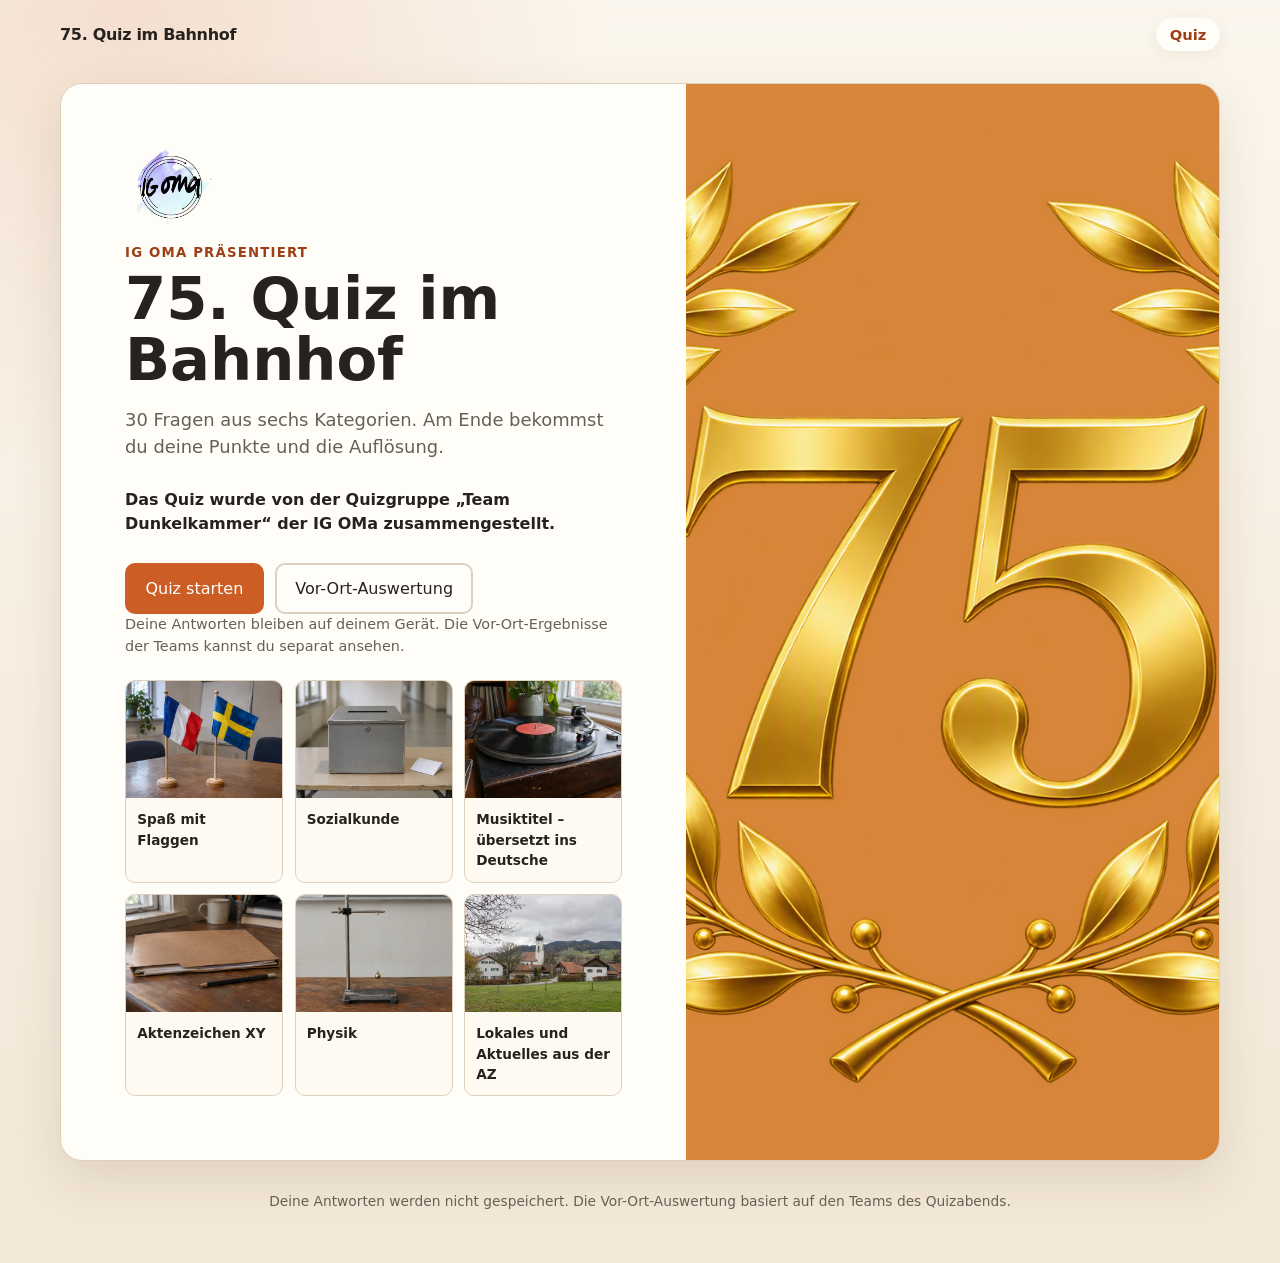
==== index.html @ df6dd6ff "75. Quiz im Bahnhof hinzufügen" ====
<!doctype html>
<html lang="de">
<head>
  <meta charset="utf-8">
  <meta name="viewport" content="width=device-width, initial-scale=1">
  <meta name="description" content="Quiz im Bahnhof vom 18. November 2026 mit 30 Fragen, Punkteanzeige und Vor-Ort-Auswertung.">
  <meta name="theme-color" content="#cc5d25">
  <title>75. Quiz im Bahnhof</title>
  <link rel="stylesheet" href="./assets/site.css">
  <script src="./assets/quiz.js" defer></script>
</head>
<body>
  <a class="skip-link" href="#quiz">Direkt zum Quiz</a>
  <header class="site-header">
    <a class="site-title" href="./">75. Quiz im Bahnhof</a>
    <nav aria-label="Seitennavigation">
      <a aria-current="page" href="./">Quiz</a>
    </nav>
  </header>

  <main id="quiz" class="site-main">
    <div class="quiz-app">
      <div class="loading" role="status"><span class="spinner" aria-hidden="true"></span> Inhalt wird geladen ...</div>
    </div>
    <noscript><p class="noscript">Für dieses Quiz muss JavaScript aktiviert sein.</p></noscript>
  </main>

  <footer class="site-footer">
    <p>Deine Antworten werden nicht gespeichert. Die Vor-Ort-Auswertung basiert auf den Teams des Quizabends.</p>
  </footer>
</body>
</html>
---- assets/site.css ----
:root {
  color-scheme: light;
  --ink: #27221d;
  --muted: #685f56;
  --paper: #fffdf8;
  --cream: #f7efe1;
  --line: #dfd0bd;
  --orange: #cc5d25;
  --orange-dark: #9d3f17;
  --green: #2d7c51;
  --green-soft: #e4f2e8;
  --red: #b34137;
  --red-soft: #f7e6e4;
  --blue: #2f5d78;
  --shadow: 0 18px 48px rgba(86, 58, 30, 0.13);
  background: #f4eadb;
}

html {
  min-width: 320px;
  scroll-behavior: smooth;
}

body {
  min-height: 100vh;
  margin: 0;
  background:
    radial-gradient(circle at 10% 0%, rgba(204, 93, 37, 0.15), transparent 30rem),
    linear-gradient(180deg, #fbf6ed 0%, #f3e7d6 100%);
  color: var(--ink);
  font-family: system-ui, -apple-system, BlinkMacSystemFont, "Segoe UI", sans-serif;
}

*, *::before, *::after {
  box-sizing: border-box;
}

.skip-link {
  position: fixed;
  top: 0.5rem;
  left: 0.5rem;
  z-index: 20;
  padding: 0.7rem 1rem;
  border-radius: 8px;
  background: var(--ink);
  color: #fff;
  transform: translateY(-160%);
}

.skip-link:focus {
  transform: translateY(0);
}

.site-header {
  display: flex;
  width: min(1160px, calc(100% - 2rem));
  align-items: center;
  justify-content: space-between;
  gap: 1rem;
  margin: 0 auto;
  padding: 1.15rem 0 0;
}

.site-title {
  color: var(--ink);
  font-weight: 850;
  letter-spacing: -0.02em;
  text-decoration: none;
}

.site-header nav a {
  display: inline-flex;
  border-radius: 999px;
  color: #5d5247;
  padding: 0.5rem 0.85rem;
  font-size: 0.92rem;
  font-weight: 750;
  text-decoration: none;
}

.site-header nav a[aria-current="page"],
.site-header nav a:hover {
  background: var(--paper);
  color: var(--orange-dark);
  box-shadow: 0 4px 15px rgba(84, 58, 27, 0.08);
}

.site-main {
  width: calc(100% - 2rem);
  margin: 0 auto;
}

.site-footer {
  width: min(1160px, calc(100% - 2rem));
  margin: 0 auto;
  padding: 0 0 2.5rem;
  color: var(--muted);
  font-size: 0.86rem;
  text-align: center;
}

.quiz-app {
  width: min(1160px, 100%);
  margin: 2rem auto;
  color: var(--ink);
  font-size: 16px;
  line-height: 1.5;
}

.quiz-app h1,
.quiz-app h2,
.quiz-app h3,
.quiz-app p {
  margin-top: 0;
}

.quiz-app h1,
.quiz-app h2,
.quiz-app h3 {
  color: var(--ink);
  font-family: inherit;
  font-weight: 850;
  letter-spacing: 0;
}

.quiz-app h1 {
  margin-bottom: 1rem;
  font-size: clamp(2rem, 5vw, 3.7rem);
  line-height: 1.03;
}

.quiz-app h2 {
  margin-bottom: 1rem;
  font-size: clamp(1.45rem, 3vw, 2.1rem);
  line-height: 1.18;
}

.quiz-app h3 {
  margin-bottom: 0.35rem;
  font-size: 1.08rem;
}

.quiz-app a {
  color: var(--orange-dark);
}

.quiz-app button,
.quiz-app select,
.quiz-app input,
.quiz-app textarea {
  font: inherit;
}

.quiz-app button:focus-visible,
.quiz-app a:focus-visible,
.quiz-app select:focus-visible,
.quiz-app input:focus-visible,
.quiz-app textarea:focus-visible,
.quiz-app summary:focus-visible {
  outline: 3px solid rgba(47, 93, 120, 0.55);
  outline-offset: 3px;
}

.button {
  display: inline-flex;
  min-height: 46px;
  align-items: center;
  justify-content: center;
  border: 2px solid transparent;
  border-radius: 10px;
  padding: 0.72rem 1.15rem;
  text-decoration: none;
  font-weight: 760;
  line-height: 1.2;
  cursor: pointer;
  transition: transform 140ms ease, background-color 140ms ease, border-color 140ms ease;
}

.button:hover {
  transform: translateY(-1px);
}

.button:disabled {
  opacity: 0.45;
  cursor: not-allowed;
  transform: none;
}

.button-primary {
  border-color: var(--orange);
  background: var(--orange);
  color: #fff;
}

.button-primary:hover {
  border-color: var(--orange-dark);
  background: var(--orange-dark);
}

.button-secondary {
  border-color: var(--line);
  background: var(--paper);
  color: var(--ink);
}

.kicker {
  margin-bottom: 0.4rem;
  color: var(--orange-dark);
  font-size: 0.83rem;
  font-weight: 850;
  letter-spacing: 0.09em;
  text-transform: uppercase;
}

.hero,
.category-intro,
.quiz-shell,
.result-shell,
.loading,
.error-box {
  border: 1px solid var(--line);
  border-radius: 22px;
  background: var(--paper);
  box-shadow: var(--shadow);
}

.hero {
  display: grid;
  grid-template-columns: minmax(0, 1.08fr) minmax(330px, 0.92fr);
  overflow: hidden;
}

.category-intro {
  display: grid;
  grid-template-columns: minmax(0, 1.1fr) minmax(0, 0.9fr);
  min-height: 480px;
  overflow: hidden;
}

.category-intro-image {
  min-height: 340px;
  background: #d78538;
}

.category-intro-image img {
  width: 100%;
  height: 100%;
  object-fit: cover;
}

.category-intro-copy {
  display: flex;
  align-items: flex-start;
  justify-content: center;
  flex-direction: column;
  padding: clamp(1.6rem, 5vw, 4.3rem);
}

.category-intro-copy h1 {
  margin: 0 0 1rem;
  font-size: clamp(2rem, 4vw, 3.6rem);
  overflow-wrap: anywhere;
}

.review-modal {
  min-height: 480px;
  display: grid;
  place-items: center;
  padding: clamp(1rem, 4vw, 3rem);
  border: 1px solid var(--line);
  border-radius: 22px;
  background: rgba(34, 25, 16, 0.08);
}

.review-modal-card {
  width: min(680px, 100%);
  padding: clamp(1.4rem, 4vw, 2.6rem);
  border: 1px solid var(--line);
  border-radius: 18px;
  background: var(--paper);
  box-shadow: var(--shadow);
}

.review-modal-card h1 {
  margin-top: 0;
  font-size: clamp(1.6rem, 4vw, 2.4rem);
}

.review-question {
  margin: 1.5rem 0 0.8rem;
  font-weight: 800;
}

.review-actions {
  display: flex;
  flex-wrap: wrap;
  gap: 0.7rem;
}

.hero-copy {
  align-self: center;
  padding: clamp(1.6rem, 5vw, 4.3rem);
}

.logo {
  display: block;
  width: 92px;
  height: auto;
  margin-bottom: 1.25rem;
}

.lead {
  max-width: 650px;
  margin-bottom: 1.7rem;
  color: var(--muted);
  font-size: 1.12rem;
}

.intro-credit {
  max-width: 650px;
  margin: -0.8rem 0 1.7rem;
  color: var(--ink);
  font-weight: 600;
}

.actions {
  display: flex;
  flex-wrap: wrap;
  gap: 0.7rem;
}

.note {
  margin: 1.3rem 0 0;
  color: var(--muted);
  font-size: 0.9rem;
}

.hero-visual {
  position: relative;
  min-height: 470px;
  background: #d78538;
}

.hero-visual > img {
  width: 100%;
  height: 100%;
  object-fit: cover;
}

.hero-facts {
  position: absolute;
  right: 1rem;
  bottom: 1rem;
  left: 1rem;
  display: grid;
  grid-template-columns: repeat(3, 1fr);
  gap: 0.5rem;
  border-radius: 14px;
  background: rgba(34, 25, 16, 0.86);
  color: #fff;
  padding: 0.8rem;
  backdrop-filter: blur(8px);
}

.hero-facts span {
  text-align: center;
  font-size: 0.78rem;
}

.hero-facts strong {
  display: block;
  font-size: 1.35rem;
}

.category-preview {
  display: grid;
  grid-template-columns: repeat(3, minmax(0, 1fr));
  gap: 0.7rem;
  margin-top: 1.4rem;
}

.category-preview article {
  overflow: hidden;
  border: 1px solid var(--line);
  border-radius: 10px;
  background: #fffaf1;
}

.category-preview img {
  display: block;
  width: 100%;
  aspect-ratio: 4 / 3;
  object-fit: cover;
}

.category-preview span {
  display: block;
  padding: 0.7rem;
  font-size: 0.85rem;
  font-weight: 780;
  overflow-wrap: anywhere;
  hyphens: auto;
}

.loading,
.error-box {
  padding: 2.5rem;
  text-align: center;
}

.spinner {
  display: inline-block;
  width: 20px;
  height: 20px;
  margin-right: 0.6rem;
  border: 3px solid var(--line);
  border-top-color: var(--orange);
  border-radius: 50%;
  vertical-align: -4px;
  animation: spin 750ms linear infinite;
}

@keyframes spin {
  to { transform: rotate(360deg); }
}

.quiz-shell,
.result-shell {
  background: linear-gradient(145deg, #fffdf8 0%, #fbf3e6 100%);
}

.quiz-topbar {
  display: flex;
  align-items: center;
  justify-content: space-between;
  gap: 1rem;
  padding: 1.15rem clamp(1rem, 4vw, 2.2rem);
}

.category-label {
  display: inline-flex;
  align-items: center;
  border-radius: 999px;
  background: var(--green-soft);
  color: #24643f;
  padding: 0.34rem 0.75rem;
  font-size: 0.8rem;
  font-weight: 820;
}

.question-position {
  display: inline-block;
  margin-left: 0.55rem;
  color: var(--muted);
  font-weight: 700;
}

.progress {
  height: 10px;
  overflow: hidden;
  background: #eadcc9;
}

.progress-fill {
  height: 100%;
  border-radius: 999px;
  background: linear-gradient(90deg, var(--orange), #f0aa3d);
  transition: width 180ms ease;
}

.question-card {
  padding: clamp(1.2rem, 4vw, 2.4rem);
}

.question-heading {
  display: grid;
  grid-template-columns: auto minmax(0, 1fr);
  gap: 1rem;
  align-items: start;
}

.question-number {
  display: inline-grid;
  width: 48px;
  height: 48px;
  place-items: center;
  border-radius: 50%;
  background: var(--blue);
  color: #fff;
  font-size: 1.25rem;
  font-weight: 850;
}

.question-image {
  display: block;
  width: 100%;
  max-height: 360px;
  margin: 0.2rem 0 1.2rem;
  border-radius: 14px;
  object-fit: cover;
}

.answer-area {
  margin-top: 1.2rem;
}

.options {
  display: grid;
  gap: 0.75rem;
  margin: 0;
  border: 0;
  padding: 0;
}

.option {
  display: grid;
  grid-template-columns: auto auto minmax(0, 1fr);
  gap: 0.75rem;
  align-items: center;
  border: 1px solid var(--line);
  border-radius: 12px;
  background: #fffaf1;
  padding: 0.85rem 1rem;
  cursor: pointer;
}

.option:hover,
.option:has(input:checked) {
  border-color: var(--orange);
  background: #fff4df;
}

.option input {
  width: 18px;
  height: 18px;
  accent-color: var(--orange);
}

.option-key {
  display: inline-grid;
  width: 34px;
  height: 34px;
  place-items: center;
  border-radius: 50%;
  background: var(--paper);
  color: var(--orange-dark);
  font-weight: 850;
}

.question-heading.has-flag {
  grid-template-columns: auto minmax(0, 1fr) minmax(140px, 35%);
  align-items: center;
}

.question-flag {
  display: block;
  width: min(360px, 100%);
  max-height: 190px;
  margin: 0 auto;
  border: 1px solid var(--line);
  border-radius: 10px;
  object-fit: contain;
  background: #fff;
  box-shadow: 0 4px 12px rgba(86, 58, 30, 0.12);
}

.coat-of-arms {
  position: relative;
  width: min(100%, 440px);
  margin: 1rem auto;
}

.coat-of-arms img {
  display: block;
  width: 100%;
  height: auto;
}

.coat-of-arms span {
  position: absolute;
  display: grid;
  place-items: center;
  width: 1.6rem;
  height: 1.6rem;
  transform: translate(-50%, -50%);
  border: 1px solid currentColor;
  border-radius: 50%;
  background: white;
  color: #222;
  font-weight: 800;
}

.crest-a { left: 35%; top: 28%; }
.crest-b { left: 64%; top: 28%; }
.crest-c { left: 35%; top: 73%; }
.crest-d { left: 63%; top: 73%; }

.solution-crest {
  display: block;
  width: auto;
  max-width: 100%;
  max-height: 120px;
}

@media (max-width: 600px) {
  .question-heading.has-flag {
    grid-template-columns: auto minmax(0, 1fr);
  }

  .question-heading .question-flag {
    grid-column: 1 / -1;
  }
}

.match-list {
  display: grid;
  gap: 0.85rem;
}

.match-row {
  display: grid;
  grid-template-columns: minmax(170px, 0.8fr) minmax(0, 1fr);
  gap: 1rem;
  align-items: center;
  border: 1px solid var(--line);
  border-radius: 12px;
  background: #fffaf1;
  padding: 0.85rem;
}

.match-row strong {
  display: block;
}

.match-row select,
.text-answer input,
.text-answer textarea {
  width: 100%;
  border: 1px solid #cdbba6;
  border-radius: 10px;
  background: #fff;
  padding: 0.75rem 0.85rem;
  color: var(--ink);
}

.text-answer {
  display: grid;
  gap: 0.5rem;
}

.text-answer small {
  color: var(--muted);
}

.inline-error {
  margin: 1rem 0 0;
  color: var(--red);
  font-weight: 760;
}

.question-footer {
  display: flex;
  align-items: center;
  justify-content: space-between;
  gap: 1rem;
  border-top: 1px solid var(--line);
  padding: 1.15rem clamp(1rem, 4vw, 2.2rem);
}

.answered-count {
  color: var(--muted);
  font-weight: 720;
}

.result-hero {
  padding: clamp(1.6rem, 5vw, 3.5rem);
  text-align: center;
}

.score-ring {
  display: inline-grid;
  width: 164px;
  height: 164px;
  place-items: center;
  margin-bottom: 1.1rem;
  border: 12px solid rgba(204, 93, 37, 0.18);
  border-top-color: var(--orange);
  border-right-color: var(--green);
  border-radius: 50%;
  background: #fffaf1;
}

.score-ring strong {
  display: block;
  font-size: 3rem;
  line-height: 1;
}

.score-ring span {
  color: var(--muted);
  font-weight: 800;
}

.result-section {
  padding: 0 clamp(1.2rem, 4vw, 2.4rem) 2rem;
}

.category-result-grid {
  display: grid;
  grid-template-columns: repeat(5, minmax(0, 1fr));
  gap: 0.85rem;
}

.category-result {
  border: 1px solid var(--line);
  border-radius: 12px;
  background: var(--paper);
  padding: 1rem;
}

.category-result span {
  display: block;
  min-height: 2.4em;
  color: var(--muted);
  font-weight: 760;
}

.category-result strong {
  display: block;
  margin: 0.4rem 0;
  font-size: 1.35rem;
}

.stats-controls {
  display: flex;
  flex-wrap: wrap;
  gap: 0.6rem;
  margin: 0.8rem 0 1rem;
}

.stats-table-wrap {
  overflow-x: auto;
}

.stats-table {
  width: 100%;
  border-collapse: collapse;
  background: var(--paper);
}

.stats-table th,
.stats-table td {
  padding: 0.75rem 0.9rem;
  border-bottom: 1px solid var(--line);
  text-align: left;
}

.stats-table th:last-child,
.stats-table td:last-child {
  text-align: right;
}

.team-comparison-table tbody th {
  font-weight: normal;
}

.team-comparison-table .player-row > * {
  background: #fff0d4;
  color: #392615;
  font-weight: 800;
}

.team-comparison-table .player-row > :first-child {
  box-shadow: inset 4px 0 var(--orange);
}

.stats-question-list {
  display: grid;
  gap: 0.65rem;
}

.stats-question {
  display: grid;
  grid-template-columns: 6rem minmax(0, 1fr) 4rem;
  align-items: center;
  gap: 0.7rem;
}

.stats-question strong {
  text-align: right;
}

.mini-bar {
  height: 9px;
  overflow: hidden;
  border-radius: 999px;
  background: #eadcc9;
}

.mini-bar span {
  display: block;
  min-height: 100%;
  border-radius: inherit;
  background: var(--green);
}

.solution-list {
  display: grid;
  gap: 0.8rem;
}

.solution {
  overflow: hidden;
  border: 1px solid var(--line);
  border-left: 8px solid var(--red);
  border-radius: 12px;
  background: var(--paper);
}

.solution.is-correct {
  border-left-color: var(--green);
}

.solution summary {
  cursor: pointer;
  padding: 1rem 1.1rem;
  font-weight: 780;
}

.solution summary span {
  display: inline-flex;
  margin-right: 0.5rem;
  border-radius: 999px;
  background: var(--red-soft);
  color: var(--red);
  padding: 0.18rem 0.55rem;
  font-size: 0.78rem;
}

.solution.is-correct summary span {
  background: var(--green-soft);
  color: var(--green);
}

.solution-body {
  display: grid;
  gap: 0.85rem;
  border-top: 1px solid var(--line);
  padding: 1rem 1.1rem 1.2rem;
}

.solution-columns {
  display: grid;
  grid-template-columns: repeat(2, minmax(0, 1fr));
  gap: 0.85rem;
}

.answer-box {
  border-radius: 10px;
  background: #fbf1e4;
  padding: 0.8rem;
}

.answer-box strong {
  display: block;
  margin-bottom: 0.25rem;
}

.result-actions {
  display: flex;
  flex-wrap: wrap;
  gap: 0.7rem;
  justify-content: center;
  border-top: 1px solid var(--line);
  padding: 1.2rem;
}

.sr-only {
  position: absolute;
  width: 1px;
  height: 1px;
  overflow: hidden;
  clip: rect(0, 0, 0, 0);
  white-space: nowrap;
}

.noscript {
  width: min(700px, calc(100% - 2rem));
  margin: 2rem auto;
  border: 1px solid var(--line);
  border-radius: 12px;
  background: var(--paper);
  padding: 1rem;
}

@media (max-width: 900px) {
  .hero {
    grid-template-columns: 1fr;
  }

  .category-intro {
    grid-template-columns: 1fr;
  }

  .hero-visual {
    min-height: 340px;
    order: -1;
  }

  .category-preview,
  .category-result-grid {
    grid-template-columns: repeat(2, minmax(0, 1fr));
  }
}

@media (max-width: 640px) {
  .site-header {
    align-items: flex-start;
    flex-direction: column;
  }

  .site-header nav,
  .site-header nav a {
    width: 100%;
  }

  .site-header nav a {
    justify-content: center;
  }

  .quiz-app {
    margin-top: 1rem;
  }

  .hero-copy {
    padding: 1.35rem;
  }

  .hero-visual {
    min-height: 260px;
  }

  .category-intro-image {
    min-height: 250px;
  }

  .hero-facts {
    grid-template-columns: 1fr;
    position: static;
    border-radius: 0;
  }

  .category-preview,
  .category-result-grid,
  .solution-columns,
  .match-row {
    grid-template-columns: 1fr;
  }

  .category-preview {
    grid-template-columns: repeat(2, minmax(0, 1fr));
    gap: 0.6rem;
  }

  .category-preview article {
    min-width: 0;
  }

  .category-preview img {
    aspect-ratio: 16 / 10;
  }

  .category-preview span {
    min-height: 0;
    padding: 0.55rem;
    font-size: 0.78rem;
    line-height: 1.25;
    overflow-wrap: break-word;
    hyphens: auto;
  }

  .quiz-topbar,
  .question-footer {
    align-items: stretch;
    flex-direction: column;
  }

  .question-heading {
    grid-template-columns: 1fr;
  }

  .question-number {
    width: 42px;
    height: 42px;
  }

  .button {
    width: 100%;
  }
}

@media (prefers-reduced-motion: reduce) {
  html {
    scroll-behavior: auto;
  }

  .button,
  .progress-fill {
    transition: none;
  }
}

@media print {
  body {
    background: #fff;
  }

  .site-header,
  .site-footer,
  .result-actions {
    display: none;
  }

  .site-main {
    width: 100%;
  }
}
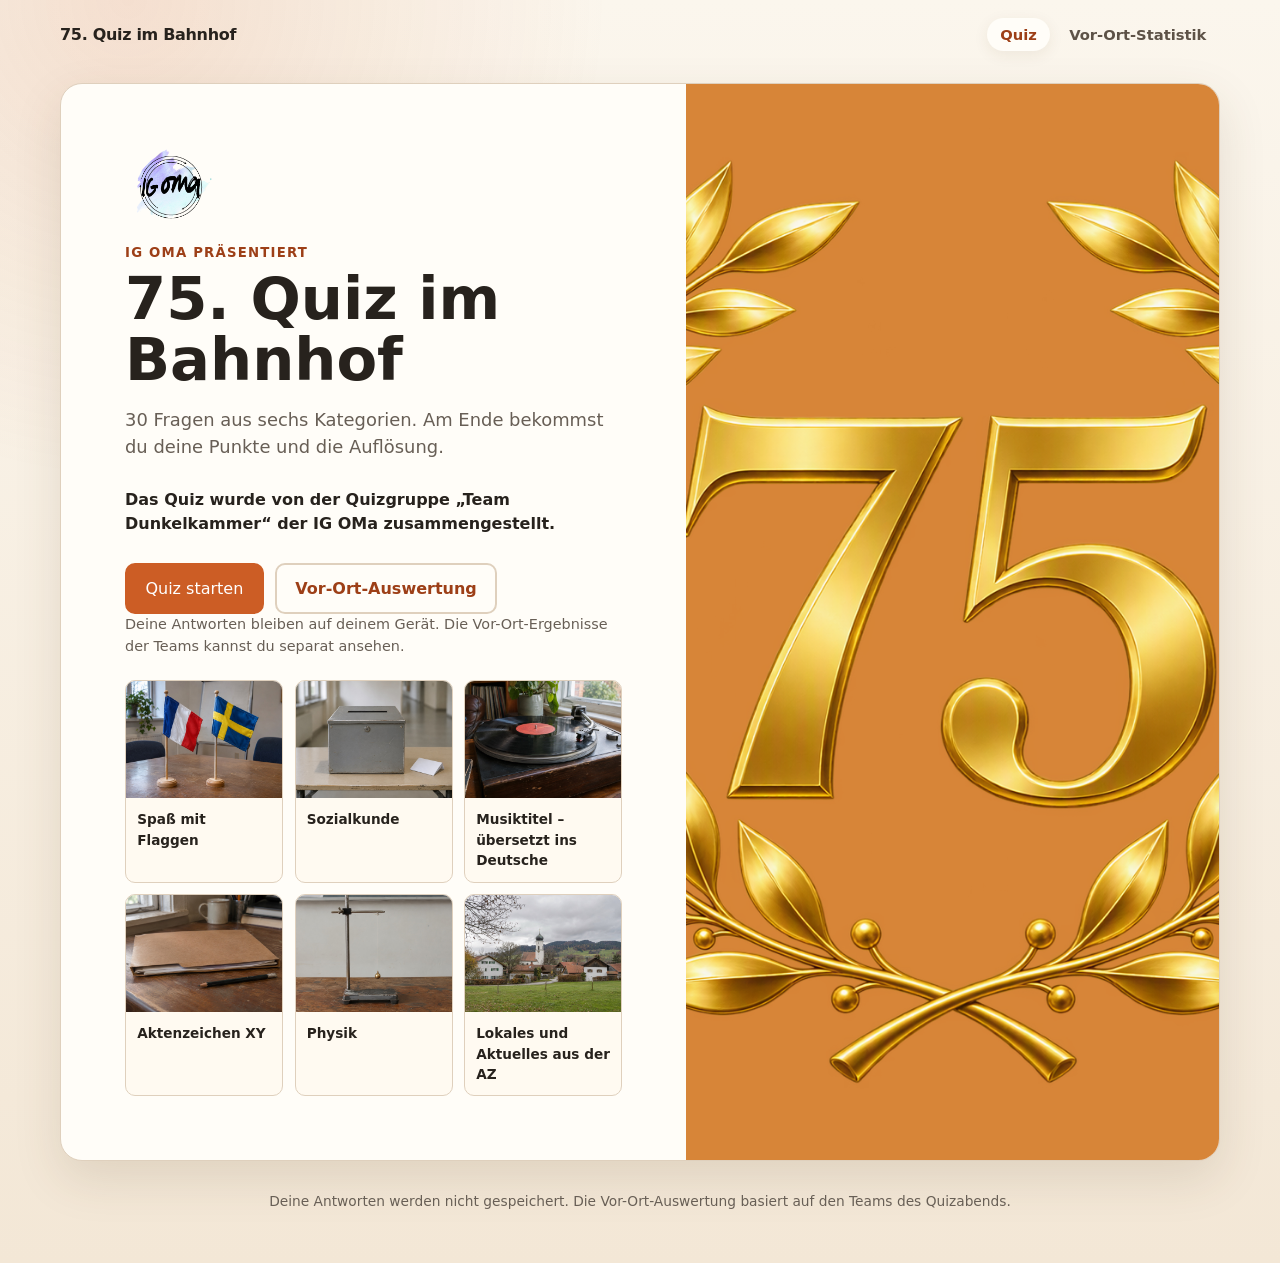
==== commit bdd464d5: "Vor-Ort-Statistik und Quizvergleich erweitern" ====
--- a/index.html
+++ b/index.html
@@ -15,6 +15,7 @@
     <a class="site-title" href="./">75. Quiz im Bahnhof</a>
     <nav aria-label="Seitennavigation">
       <a aria-current="page" href="./">Quiz</a>
+      <a href="./statistik/index.html">Vor-Ort-Statistik</a>
     </nav>
   </header>
 
--- a/assets/site.css
+++ b/assets/site.css
@@ -779,15 +779,101 @@
   gap: 0.65rem;
 }
 
-.stats-question {
-  display: grid;
-  grid-template-columns: 6rem minmax(0, 1fr) 4rem;
+.stats-distribution {
+  display: grid;
+  grid-template-columns: auto minmax(0, 1fr) 5rem;
   align-items: center;
   gap: 0.7rem;
 }
 
-.stats-question strong {
+.stats-distribution strong {
   text-align: right;
+}
+
+.stats-overview,
+.stats-category-grid {
+  display: grid;
+  grid-template-columns: repeat(auto-fit, minmax(min(100%, 220px), 1fr));
+  gap: 0.85rem;
+}
+
+.stats-overview > div,
+.stats-question-card {
+  padding: 1rem;
+  border: 1px solid var(--line);
+  border-radius: 12px;
+  background: var(--paper);
+}
+
+.stats-overview dd {
+  margin: 0.3rem 0 0;
+  font-size: 1.3rem;
+  font-weight: 800;
+}
+
+.stats-category-card h3,
+.stats-question-card h3 {
+  margin: 0;
+  overflow-wrap: anywhere;
+}
+
+.stats-prompt {
+  white-space: pre-line;
+  overflow-wrap: anywhere;
+}
+
+.stats-jump {
+  display: flex;
+  flex-wrap: wrap;
+  justify-content: center;
+  gap: 0.5rem 1rem;
+  margin-top: 1rem;
+}
+
+.stats-jump a {
+  color: inherit;
+  font-weight: 750;
+}
+
+.statistics-page .result-section[id] {
+  scroll-margin-block-start: 5rem;
+}
+
+.statistics-page .rate-low .mini-bar span {
+  background: #a5423a;
+}
+
+.statistics-page .rate-medium .mini-bar span {
+  background: #a56c19;
+}
+
+.stats-filters {
+  display: flex;
+  flex-wrap: wrap;
+  gap: 0.75rem;
+}
+
+.stats-filters label {
+  display: grid;
+  gap: 0.25rem;
+  min-width: 0;
+  max-width: 100%;
+  font-weight: 700;
+}
+
+.stats-filters select {
+  width: 100%;
+  padding: 0.55rem;
+  border: 1px solid var(--line);
+  border-radius: 8px;
+  background: var(--paper);
+  color: inherit;
+  font: inherit;
+}
+
+.stats-team-breakdown th,
+.stats-team-breakdown td {
+  min-width: 6rem;
 }
 
 .mini-bar {
